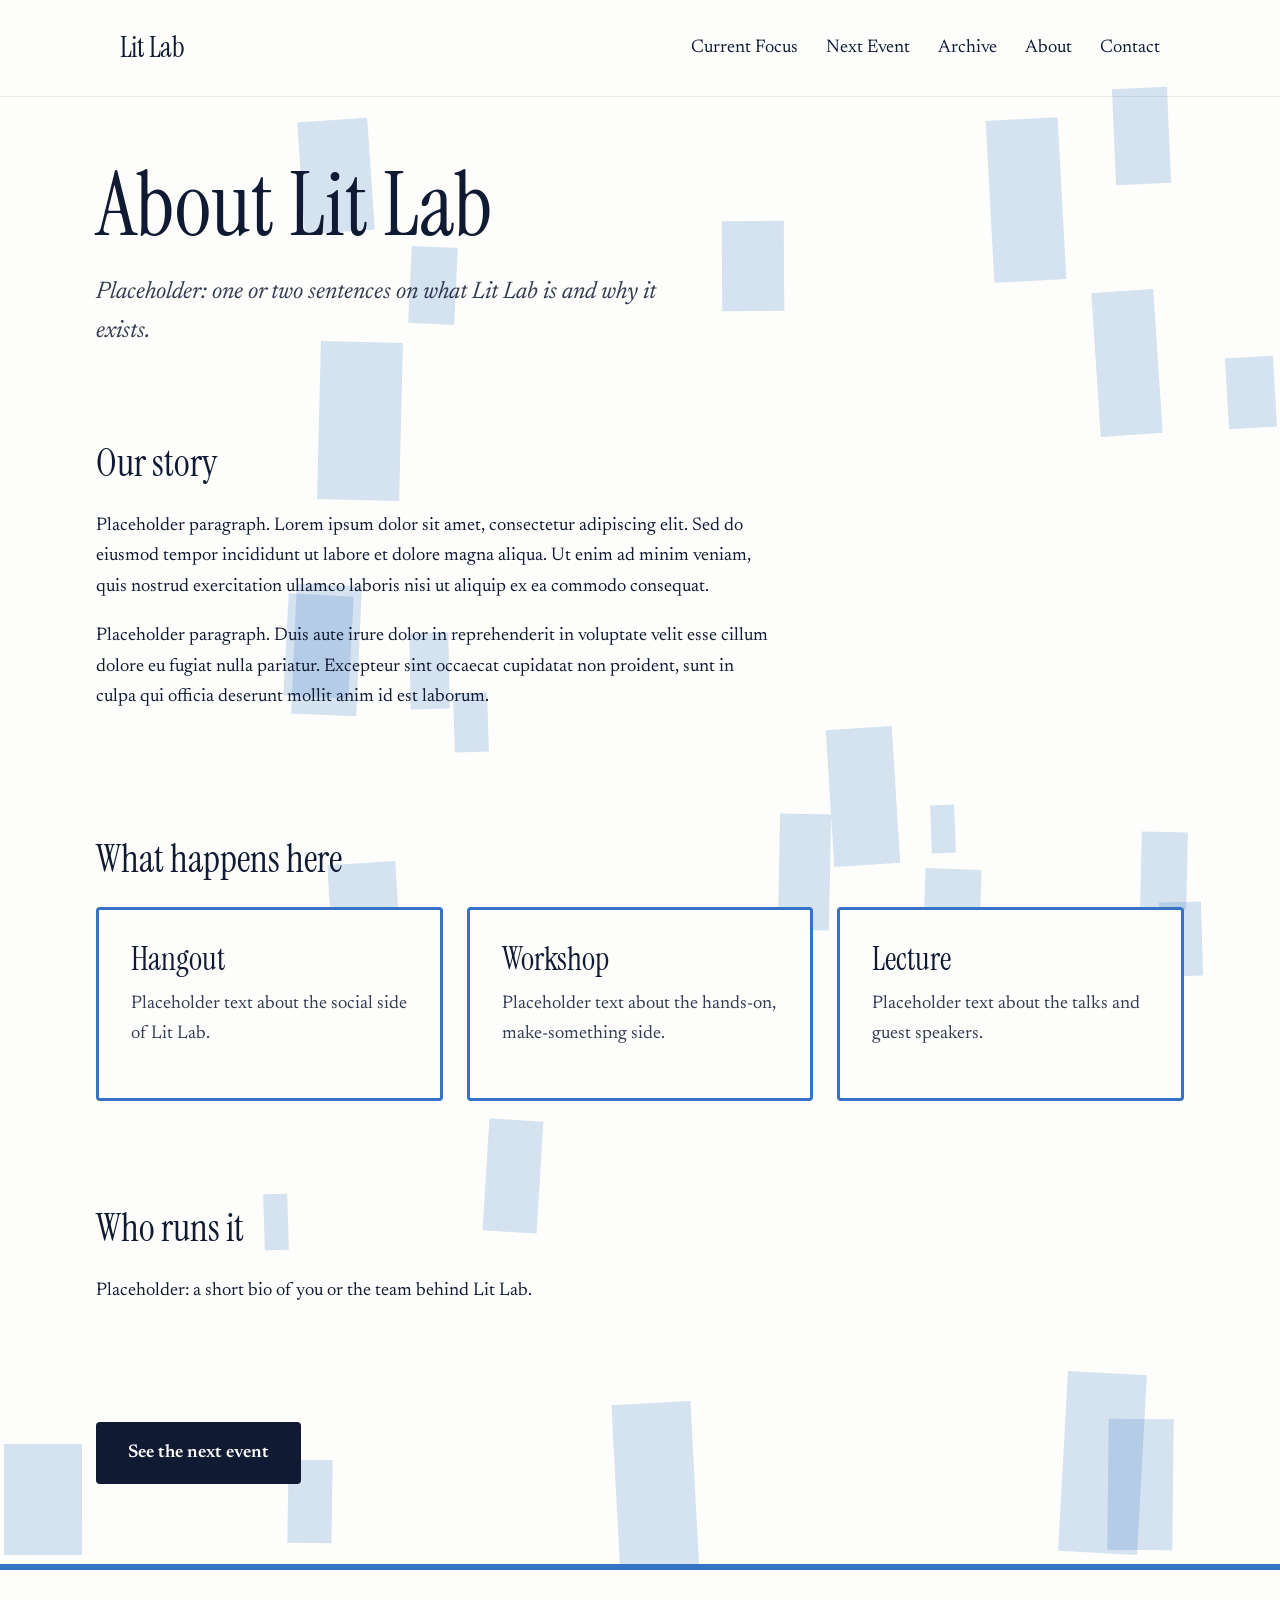
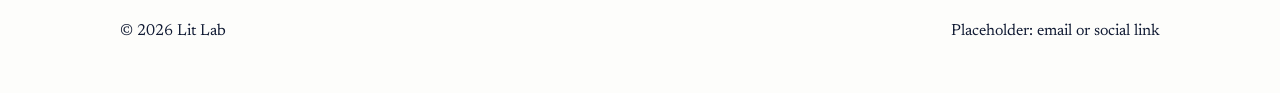
==== about.html @ 275c6745 "Rename about to about.html" ====
<!DOCTYPE html>
<html lang="en">
<head>
<meta charset="utf-8">
<meta name="viewport" content="width=device-width, initial-scale=1">
<title>About | Lit Lab</title>
<link rel="preconnect" href="https://fonts.googleapis.com">
<link rel="preconnect" href="https://fonts.gstatic.com" crossorigin>
<link href="https://fonts.googleapis.com/css2?family=Instrument+Serif:ital@0;1&family=Newsreader:ital,opsz,wght@0,6..72,400;0,6..72,600;1,6..72,400&display=swap" rel="stylesheet">
<link rel="stylesheet" href="styles.css">
</head>
<body>
<div id="tape-bg" aria-hidden="true"></div>

<header>
  <div class="wrap">
    <a class="wordmark" href="index.html">Lit Lab</a>
    <nav>
      <a href="index.html#focus">Current Focus</a>
      <a href="index.html#event">Next Event</a>
      <a href="index.html#archive">Archive</a>
      <a href="about.html">About</a>
      <a href="index.html#contact">Contact</a>
    </nav>
  </div>
</header>

<main>
  <section class="wrap page-title">
    <h1>About Lit Lab</h1>
    <p class="lede">Placeholder: one or two sentences on what Lit Lab is and why it exists.</p>
  </section>

  <section class="wrap about-section">
    <h2>Our story</h2>
    <div class="about-text">
      <p>Placeholder paragraph. Lorem ipsum dolor sit amet, consectetur adipiscing elit. Sed do eiusmod tempor incididunt ut labore et dolore magna aliqua. Ut enim ad minim veniam, quis nostrud exercitation ullamco laboris nisi ut aliquip ex ea commodo consequat.</p>
      <p>Placeholder paragraph. Duis aute irure dolor in reprehenderit in voluptate velit esse cillum dolore eu fugiat nulla pariatur. Excepteur sint occaecat cupidatat non proident, sunt in culpa qui officia deserunt mollit anim id est laborum.</p>
    </div>
  </section>

  <section class="wrap about-section">
    <h2>What happens here</h2>
    <div class="about-list">
      <div class="block">
        <h3>Hangout</h3>
        <p>Placeholder text about the social side of Lit Lab.</p>
      </div>
      <div class="block">
        <h3>Workshop</h3>
        <p>Placeholder text about the hands-on, make-something side.</p>
      </div>
      <div class="block">
        <h3>Lecture</h3>
        <p>Placeholder text about the talks and guest speakers.</p>
      </div>
    </div>
  </section>

  <section class="wrap about-section">
    <h2>Who runs it</h2>
    <div class="about-text">
      <p>Placeholder: a short bio of you or the team behind Lit Lab.</p>
    </div>
  </section>

  <section class="wrap about-cta">
    <a class="ticket-btn" href="index.html#event">See the next event</a>
  </section>
</main>

<footer>
  <div class="wrap">
    <span>&copy; 2026 Lit Lab</span>
    <span>Placeholder: email or social link</span>
  </div>
</footer>

<script src="tape.js"></script>
</body>
</html>
---- styles.css ----
:root {
    --paper: #fdfdfb;
    --ink: #101a33;
    --tape: #3573c4;
    --tape-light: #dbe7f6;
    --serif-display: "Instrument Serif", Georgia, serif;
    --serif-body: "Newsreader", Georgia, serif;
  }
  * { box-sizing: border-box; }
  html { scroll-behavior: smooth; }
  body {
    position: relative;
    overflow-x: hidden;
    margin: 0;
    background: var(--paper);
    color: var(--ink);
    font-family: var(--serif-body);
    font-size: 1.15rem;
    line-height: 1.65;
  }
  a { color: inherit; }
  a:focus-visible { outline: 3px solid var(--tape); outline-offset: 3px; }
  .wrap { max-width: 68rem; margin: 0 auto; padding: 0 1.5rem; }

  /* Scattered tape rectangles (generated by the script at the bottom) */
  #tape-bg { position: absolute; inset: 0; z-index: -1; pointer-events: none; overflow: hidden; }
  #tape-bg i { position: absolute; background: var(--tape); opacity: 0.2; }

  /* Header */
  header { border-bottom: 1px solid rgba(16, 26, 51, 0.08); }
  header .wrap { display: flex; justify-content: space-between; align-items: center; padding-top: 1.5rem; padding-bottom: 1.5rem; }
  .wordmark { font-family: var(--serif-display); font-size: 1.8rem; text-decoration: none; font-weight: 400; letter-spacing: -0.02em; }
  nav a { margin-left: 1.5rem; text-decoration: none; border-bottom: 2px solid transparent; transition: border-color 0.2s ease; }
  nav a:hover { border-bottom-color: var(--tape); }

  /* Hero */
  .hero { padding: 4rem 0 5rem; display: grid; grid-template-columns: 1fr 1.2fr; gap: 4rem; align-items: center; }
  .hero img { width: 100%; height: auto; display: block; }
  .hero h1 { font-family: var(--serif-display); font-weight: 400; font-size: clamp(2.8rem, 6vw, 4.8rem); line-height: 1.02; margin: 0 0 1.5rem; letter-spacing: -0.01em; }
  .hero p { margin: 0; max-width: 32rem; font-size: 1.35rem; color: rgba(16, 26, 51, 0.85); font-style: italic; }

  /* Current Focus Section (white, with blue accents) */
  .week { background: transparent; color: var(--ink); border-top: 6px solid var(--tape); padding: 5rem 0 6rem; }
  .week-label { display: inline-block; background: var(--tape); color: #fff; padding: 0.1rem 1rem; margin: 0 0 2rem; border-radius: 2px; text-transform: uppercase; font-size: 0.9rem; letter-spacing: 0.05em; font-weight: 600; font-family: sans-serif; }
  .week h2 { font-family: var(--serif-display); font-weight: 400; font-size: clamp(2.6rem, 6vw, 5rem); line-height: 1.05; margin: 0 0 0.5rem; max-width: 18ch; }
  .week .byline { font-style: italic; margin: 0 0 2.5rem; color: var(--tape); font-size: 1.1rem; }
  .week-body { display: grid; grid-template-columns: 1.4fr 1fr; gap: 4rem; }
  .week-body p { margin: 0 0 1.5rem; font-size: 1.25rem; }
  .week-body p:first-child::first-letter { font-family: var(--serif-display); float: left; font-size: 5rem; line-height: 0.8; padding: 0.35rem 0.6rem 0 0; }
  .week-body .read-link { display: inline-block; margin-top: 1rem; font-weight: 600; text-decoration: underline; text-underline-offset: 5px; text-decoration-thickness: 2px; text-decoration-color: var(--tape); }
  .week aside { background: var(--paper); color: var(--ink); border: 3px solid var(--tape); padding: 2rem; align-self: start; border-radius: 4px; }
  .week aside h3 { font-family: var(--serif-display); font-weight: 400; font-size: 1.8rem; margin: 0 0 1rem; border-bottom: 1px solid rgba(16, 26, 51, 0.1); padding-bottom: 0.5rem; }
  .week aside ul { margin: 0; padding-left: 1.2rem; }
  .week aside li { margin-bottom: 0.75rem; }

  /* More sections */
  .more { padding: 5rem 0; }
  .more h2 { font-family: var(--serif-display); font-weight: 400; font-size: 2.6rem; margin: 0 0 2.5rem; }
  .blocks { display: grid; grid-template-columns: repeat(3, 1fr); gap: 1.5rem; margin-bottom: 5rem; }
  .block { background: var(--paper); border: 3px solid var(--tape); padding: 2rem; min-height: 16rem; display: flex; flex-direction: column; border-radius: 4px; }
  .block:nth-child(2) { margin-top: 1.5rem; }
  .block:nth-child(3) { margin-top: 0.5rem; }
  .block h3 { font-family: var(--serif-display); font-weight: 400; font-size: 2rem; line-height: 1.1; margin: 0 0 0.75rem; }
  .block p { margin: 0 0 1rem; color: rgba(16, 26, 51, 0.85); }
  .block a { margin-top: auto; font-weight: 600; text-decoration-thickness: 2px; text-underline-offset: 4px; text-decoration-color: var(--tape); }

  /* Contact Form Section */
  .contact-section { background: #f4f4f0; padding: 5rem 0; border-radius: 4px; }
  .contact-grid { display: grid; grid-template-columns: 1fr 1.2fr; gap: 4rem; }
  .contact-info h2 { font-family: var(--serif-display); font-size: 2.8rem; font-weight: 400; margin: 0 0 1rem; }
  .contact-form-wrapper form { display: flex; flex-direction: column; gap: 1.25rem; }
  .form-group { display: flex; flex-direction: column; gap: 0.5rem; }
  .form-group label { font-size: 0.9rem; font-weight: 600; text-transform: uppercase; letter-spacing: 0.05em; color: rgba(16, 26, 51, 0.7); }
  .form-group input, .form-group textarea { background: var(--paper); border: 1px solid rgba(16, 26, 51, 0.15); padding: 0.75rem 1rem; font-family: var(--serif-body); font-size: 1.1rem; color: var(--ink); border-radius: 4px; transition: border-color 0.2s; }
  .form-group input:focus, .form-group textarea:focus { outline: none; border-color: var(--tape); box-shadow: 0 0 0 3px var(--tape-light); }
  .submit-btn { background: var(--ink); color: var(--paper); border: none; padding: 1rem 2rem; font-family: var(--serif-body); font-size: 1.1rem; font-weight: 600; cursor: pointer; border-radius: 4px; align-self: flex-start; transition: background 0.2s; }
  .submit-btn:hover { background: var(--tape); }


  /* Next Event */
  .event { padding: 5rem 0 1rem; }
  .event-label { display: inline-block; background: var(--tape); color: #fff; padding: 0.1rem 1rem; margin: 0 0 2rem; border-radius: 2px; text-transform: uppercase; font-size: 0.9rem; letter-spacing: 0.05em; font-weight: 600; font-family: sans-serif; }
  .event-grid { display: grid; grid-template-columns: 16rem 1fr; gap: 4rem; align-items: start; }
  .event-date { background: var(--tape); color: #fff; padding: 2rem 1.5rem; text-align: center; transform: rotate(-1.5deg); }
  .event-date .day { display: block; font-family: var(--serif-display); font-size: 6rem; line-height: 0.9; }
  .event-date .month { display: block; font-family: var(--serif-display); font-size: 2rem; text-transform: uppercase; letter-spacing: 0.06em; margin-top: 0.5rem; }
  .event-date .time { display: block; margin-top: 1rem; font-size: 1rem; border-top: 1px solid rgba(255,255,255,0.5); padding-top: 0.75rem; }
  .event h2 { font-family: var(--serif-display); font-weight: 400; font-size: clamp(2.2rem, 5vw, 3.6rem); line-height: 1.05; margin: 0 0 0.5rem; }
  .event .venue { font-style: italic; color: var(--tape); margin: 0 0 1.5rem; }
  .event p { margin: 0 0 1.5rem; max-width: 40rem; font-size: 1.25rem; }
  .ticket-btn { display: inline-block; background: var(--ink); color: var(--paper); text-decoration: none; padding: 1rem 2rem; font-weight: 600; border-radius: 4px; transition: background 0.2s; }
  .ticket-btn:hover { background: var(--tape); }

  /* About page */
  .page-title { padding: 4rem 0 2rem; }
  .page-title h1 { font-family: var(--serif-display); font-weight: 400; font-size: clamp(3rem, 7vw, 5.5rem); line-height: 1; margin: 0 0 1.5rem; }
  .page-title .lede { font-size: 1.5rem; font-style: italic; max-width: 38rem; margin: 0; color: rgba(16, 26, 51, 0.85); }
  .about-section { padding: 3rem 0; }
  .about-section h2 { font-family: var(--serif-display); font-weight: 400; font-size: 2.4rem; margin: 0 0 1rem; }
  .about-text { max-width: 42rem; }
  .about-text p { margin: 0 0 1.2rem; }
  .about-list { display: grid; grid-template-columns: repeat(3, 1fr); gap: 1.5rem; }
  .about-list .block { min-height: 0; }
  .about-list .block:nth-child(n) { margin-top: 0; }
  .about-cta { padding: 3rem 0 5rem; }

  footer { border-top: 6px solid var(--tape); padding: 3rem 0; font-size: 1rem; background: var(--paper); }
  footer .wrap { display: flex; justify-content: space-between; flex-wrap: wrap; gap: 1rem; }

  @media (max-width: 760px) {
    .event-grid, .about-list { grid-template-columns: 1fr; gap: 2rem; }
    .event-date { max-width: 14rem; }
    .hero, .week-body, .blocks, .contact-grid { grid-template-columns: 1fr; }
    .block:nth-child(n) { margin-top: 0; min-height: 0; }
    .hero { gap: 2rem; padding: 2rem 0 3rem; }
    .contact-grid { gap: 2rem; }
    nav a { margin-left: 1rem; }
    header .wrap { flex-direction: column; align-items: flex-start; gap: 0.5rem; }
    nav a:first-child { margin-left: 0; }
  }
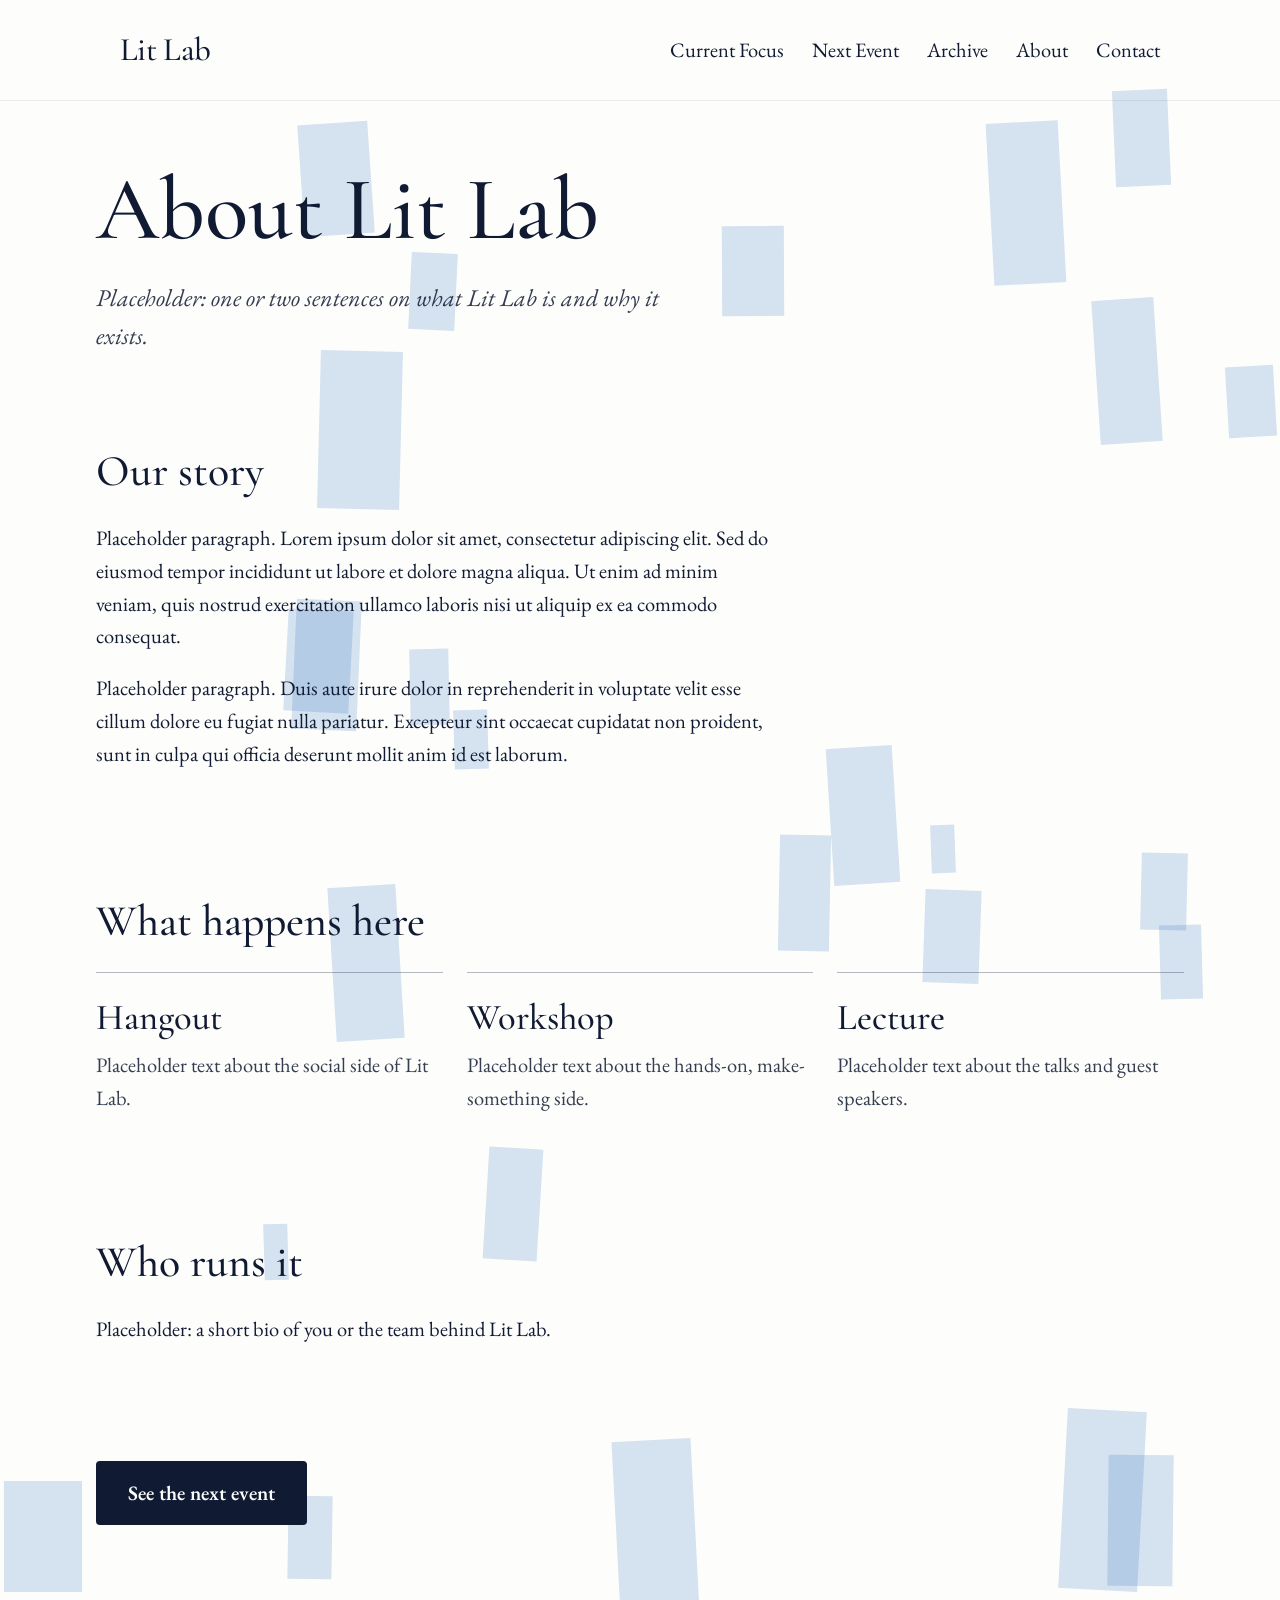
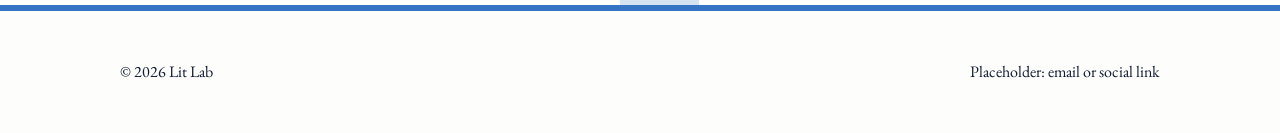
==== commit a48f228c: "Add files via upload" ====
--- a/about.html
+++ b/about.html
@@ -6,7 +6,7 @@
 <title>About | Lit Lab</title>
 <link rel="preconnect" href="https://fonts.googleapis.com">
 <link rel="preconnect" href="https://fonts.gstatic.com" crossorigin>
-<link href="https://fonts.googleapis.com/css2?family=Instrument+Serif:ital@0;1&family=Newsreader:ital,opsz,wght@0,6..72,400;0,6..72,600;1,6..72,400&display=swap" rel="stylesheet">
+<link href="https://fonts.googleapis.com/css2?family=Cormorant+Garamond:ital,wght@0,500;0,600;1,500&family=EB+Garamond:ital,wght@0,400;0,500;0,600;1,400&display=swap" rel="stylesheet">
 <link rel="stylesheet" href="styles.css">
 </head>
 <body>
--- a/styles.css
+++ b/styles.css
@@ -3,8 +3,8 @@
     --ink: #101a33;
     --tape: #3573c4;
     --tape-light: #dbe7f6;
-    --serif-display: "Instrument Serif", Georgia, serif;
-    --serif-body: "Newsreader", Georgia, serif;
+    --serif-display: "Cormorant Garamond", Georgia, serif;
+    --serif-body: "EB Garamond", Georgia, serif;
   }
   * { box-sizing: border-box; }
   html { scroll-behavior: smooth; }
@@ -15,8 +15,8 @@
     background: var(--paper);
     color: var(--ink);
     font-family: var(--serif-body);
-    font-size: 1.15rem;
-    line-height: 1.65;
+    font-size: 1.28rem;
+    line-height: 1.6;
   }
   a { color: inherit; }
   a:focus-visible { outline: 3px solid var(--tape); outline-offset: 3px; }
@@ -29,45 +29,45 @@
   /* Header */
   header { border-bottom: 1px solid rgba(16, 26, 51, 0.08); }
   header .wrap { display: flex; justify-content: space-between; align-items: center; padding-top: 1.5rem; padding-bottom: 1.5rem; }
-  .wordmark { font-family: var(--serif-display); font-size: 1.8rem; text-decoration: none; font-weight: 400; letter-spacing: -0.02em; }
+  .wordmark { font-family: var(--serif-display); font-size: 2.05rem; text-decoration: none; font-weight: 500; letter-spacing: -0.02em; }
   nav a { margin-left: 1.5rem; text-decoration: none; border-bottom: 2px solid transparent; transition: border-color 0.2s ease; }
   nav a:hover { border-bottom-color: var(--tape); }
 
   /* Hero */
   .hero { padding: 4rem 0 5rem; display: grid; grid-template-columns: 1fr 1.2fr; gap: 4rem; align-items: center; }
   .hero img { width: 100%; height: auto; display: block; }
-  .hero h1 { font-family: var(--serif-display); font-weight: 400; font-size: clamp(2.8rem, 6vw, 4.8rem); line-height: 1.02; margin: 0 0 1.5rem; letter-spacing: -0.01em; }
+  .hero h1 { font-family: var(--serif-display); font-weight: 500; font-size: clamp(3.19rem, 6vw, 5.47rem); line-height: 1.02; margin: 0 0 1.5rem; letter-spacing: -0.01em; }
   .hero p { margin: 0; max-width: 32rem; font-size: 1.35rem; color: rgba(16, 26, 51, 0.85); font-style: italic; }
 
   /* Current Focus Section (white, with blue accents) */
   .week { background: transparent; color: var(--ink); border-top: 6px solid var(--tape); padding: 5rem 0 6rem; }
-  .week-label { display: inline-block; background: var(--tape); color: #fff; padding: 0.1rem 1rem; margin: 0 0 2rem; border-radius: 2px; text-transform: uppercase; font-size: 0.9rem; letter-spacing: 0.05em; font-weight: 600; font-family: sans-serif; }
-  .week h2 { font-family: var(--serif-display); font-weight: 400; font-size: clamp(2.6rem, 6vw, 5rem); line-height: 1.05; margin: 0 0 0.5rem; max-width: 18ch; }
+  .week-label { display: inline-block; background: var(--tape); color: #fff; padding: 0.1rem 1rem; margin: 0 0 2rem; border-radius: 2px; text-transform: uppercase; font-size: 0.9rem; font-weight: 500; font-family: var(--serif-body); letter-spacing: 0.14em; }
+  .week h2 { font-family: var(--serif-display); font-weight: 500; font-size: clamp(2.96rem, 6vw, 5.7rem); line-height: 1.05; margin: 0 0 0.5rem; max-width: 18ch; }
   .week .byline { font-style: italic; margin: 0 0 2.5rem; color: var(--tape); font-size: 1.1rem; }
   .week-body { display: grid; grid-template-columns: 1.4fr 1fr; gap: 4rem; }
   .week-body p { margin: 0 0 1.5rem; font-size: 1.25rem; }
-  .week-body p:first-child::first-letter { font-family: var(--serif-display); float: left; font-size: 5rem; line-height: 0.8; padding: 0.35rem 0.6rem 0 0; }
+  .week-body p:first-child::first-letter { font-family: var(--serif-display); float: left; font-size: 5.7rem; line-height: 0.8; padding: 0.35rem 0.6rem 0 0; }
   .week-body .read-link { display: inline-block; margin-top: 1rem; font-weight: 600; text-decoration: underline; text-underline-offset: 5px; text-decoration-thickness: 2px; text-decoration-color: var(--tape); }
-  .week aside { background: var(--paper); color: var(--ink); border: 3px solid var(--tape); padding: 2rem; align-self: start; border-radius: 4px; }
-  .week aside h3 { font-family: var(--serif-display); font-weight: 400; font-size: 1.8rem; margin: 0 0 1rem; border-bottom: 1px solid rgba(16, 26, 51, 0.1); padding-bottom: 0.5rem; }
+  .week aside { background: transparent; color: var(--ink); border-top: 1px solid rgba(16, 26, 51, 0.3); padding: 1.5rem 0 0; align-self: start; }
+  .week aside h3 { font-family: var(--serif-display); font-weight: 500; font-size: 2.05rem; margin: 0 0 1rem; padding-bottom: 0; }
   .week aside ul { margin: 0; padding-left: 1.2rem; }
   .week aside li { margin-bottom: 0.75rem; }
 
   /* More sections */
   .more { padding: 5rem 0; }
-  .more h2 { font-family: var(--serif-display); font-weight: 400; font-size: 2.6rem; margin: 0 0 2.5rem; }
+  .more h2 { font-family: var(--serif-display); font-weight: 500; font-size: 2.96rem; margin: 0 0 2.5rem; }
   .blocks { display: grid; grid-template-columns: repeat(3, 1fr); gap: 1.5rem; margin-bottom: 5rem; }
-  .block { background: var(--paper); border: 3px solid var(--tape); padding: 2rem; min-height: 16rem; display: flex; flex-direction: column; border-radius: 4px; }
+  .block { background: transparent; border-top: 1px solid rgba(16, 26, 51, 0.3); padding: 1.5rem 0 0; min-height: 14rem; display: flex; flex-direction: column; }
   .block:nth-child(2) { margin-top: 1.5rem; }
   .block:nth-child(3) { margin-top: 0.5rem; }
-  .block h3 { font-family: var(--serif-display); font-weight: 400; font-size: 2rem; line-height: 1.1; margin: 0 0 0.75rem; }
+  .block h3 { font-family: var(--serif-display); font-weight: 500; font-size: 2.28rem; line-height: 1.1; margin: 0 0 0.75rem; }
   .block p { margin: 0 0 1rem; color: rgba(16, 26, 51, 0.85); }
   .block a { margin-top: auto; font-weight: 600; text-decoration-thickness: 2px; text-underline-offset: 4px; text-decoration-color: var(--tape); }
 
   /* Contact Form Section */
   .contact-section { background: #f4f4f0; padding: 5rem 0; border-radius: 4px; }
   .contact-grid { display: grid; grid-template-columns: 1fr 1.2fr; gap: 4rem; }
-  .contact-info h2 { font-family: var(--serif-display); font-size: 2.8rem; font-weight: 400; margin: 0 0 1rem; }
+  .contact-info h2 { font-family: var(--serif-display); font-size: 3.19rem; font-weight: 500; margin: 0 0 1rem; }
   .contact-form-wrapper form { display: flex; flex-direction: column; gap: 1.25rem; }
   .form-group { display: flex; flex-direction: column; gap: 0.5rem; }
   .form-group label { font-size: 0.9rem; font-weight: 600; text-transform: uppercase; letter-spacing: 0.05em; color: rgba(16, 26, 51, 0.7); }
@@ -79,13 +79,13 @@
 
   /* Next Event */
   .event { padding: 5rem 0 1rem; }
-  .event-label { display: inline-block; background: var(--tape); color: #fff; padding: 0.1rem 1rem; margin: 0 0 2rem; border-radius: 2px; text-transform: uppercase; font-size: 0.9rem; letter-spacing: 0.05em; font-weight: 600; font-family: sans-serif; }
+  .event-label { display: inline-block; background: var(--tape); color: #fff; padding: 0.1rem 1rem; margin: 0 0 2rem; border-radius: 2px; text-transform: uppercase; font-size: 0.9rem; font-weight: 500; font-family: var(--serif-body); letter-spacing: 0.14em; }
   .event-grid { display: grid; grid-template-columns: 16rem 1fr; gap: 4rem; align-items: start; }
   .event-date { background: var(--tape); color: #fff; padding: 2rem 1.5rem; text-align: center; transform: rotate(-1.5deg); }
-  .event-date .day { display: block; font-family: var(--serif-display); font-size: 6rem; line-height: 0.9; }
-  .event-date .month { display: block; font-family: var(--serif-display); font-size: 2rem; text-transform: uppercase; letter-spacing: 0.06em; margin-top: 0.5rem; }
+  .event-date .day { display: block; font-family: var(--serif-display); font-size: 6.84rem; line-height: 0.9; }
+  .event-date .month { display: block; font-family: var(--serif-display); font-size: 2.28rem; text-transform: uppercase; letter-spacing: 0.06em; margin-top: 0.5rem; }
   .event-date .time { display: block; margin-top: 1rem; font-size: 1rem; border-top: 1px solid rgba(255,255,255,0.5); padding-top: 0.75rem; }
-  .event h2 { font-family: var(--serif-display); font-weight: 400; font-size: clamp(2.2rem, 5vw, 3.6rem); line-height: 1.05; margin: 0 0 0.5rem; }
+  .event h2 { font-family: var(--serif-display); font-weight: 500; font-size: clamp(2.51rem, 5vw, 4.1rem); line-height: 1.05; margin: 0 0 0.5rem; }
   .event .venue { font-style: italic; color: var(--tape); margin: 0 0 1.5rem; }
   .event p { margin: 0 0 1.5rem; max-width: 40rem; font-size: 1.25rem; }
   .ticket-btn { display: inline-block; background: var(--ink); color: var(--paper); text-decoration: none; padding: 1rem 2rem; font-weight: 600; border-radius: 4px; transition: background 0.2s; }
@@ -93,10 +93,10 @@
 
   /* About page */
   .page-title { padding: 4rem 0 2rem; }
-  .page-title h1 { font-family: var(--serif-display); font-weight: 400; font-size: clamp(3rem, 7vw, 5.5rem); line-height: 1; margin: 0 0 1.5rem; }
+  .page-title h1 { font-family: var(--serif-display); font-weight: 500; font-size: clamp(3.42rem, 7vw, 6.27rem); line-height: 1; margin: 0 0 1.5rem; }
   .page-title .lede { font-size: 1.5rem; font-style: italic; max-width: 38rem; margin: 0; color: rgba(16, 26, 51, 0.85); }
   .about-section { padding: 3rem 0; }
-  .about-section h2 { font-family: var(--serif-display); font-weight: 400; font-size: 2.4rem; margin: 0 0 1rem; }
+  .about-section h2 { font-family: var(--serif-display); font-weight: 500; font-size: 2.74rem; margin: 0 0 1rem; }
   .about-text { max-width: 42rem; }
   .about-text p { margin: 0 0 1.2rem; }
   .about-list { display: grid; grid-template-columns: repeat(3, 1fr); gap: 1.5rem; }
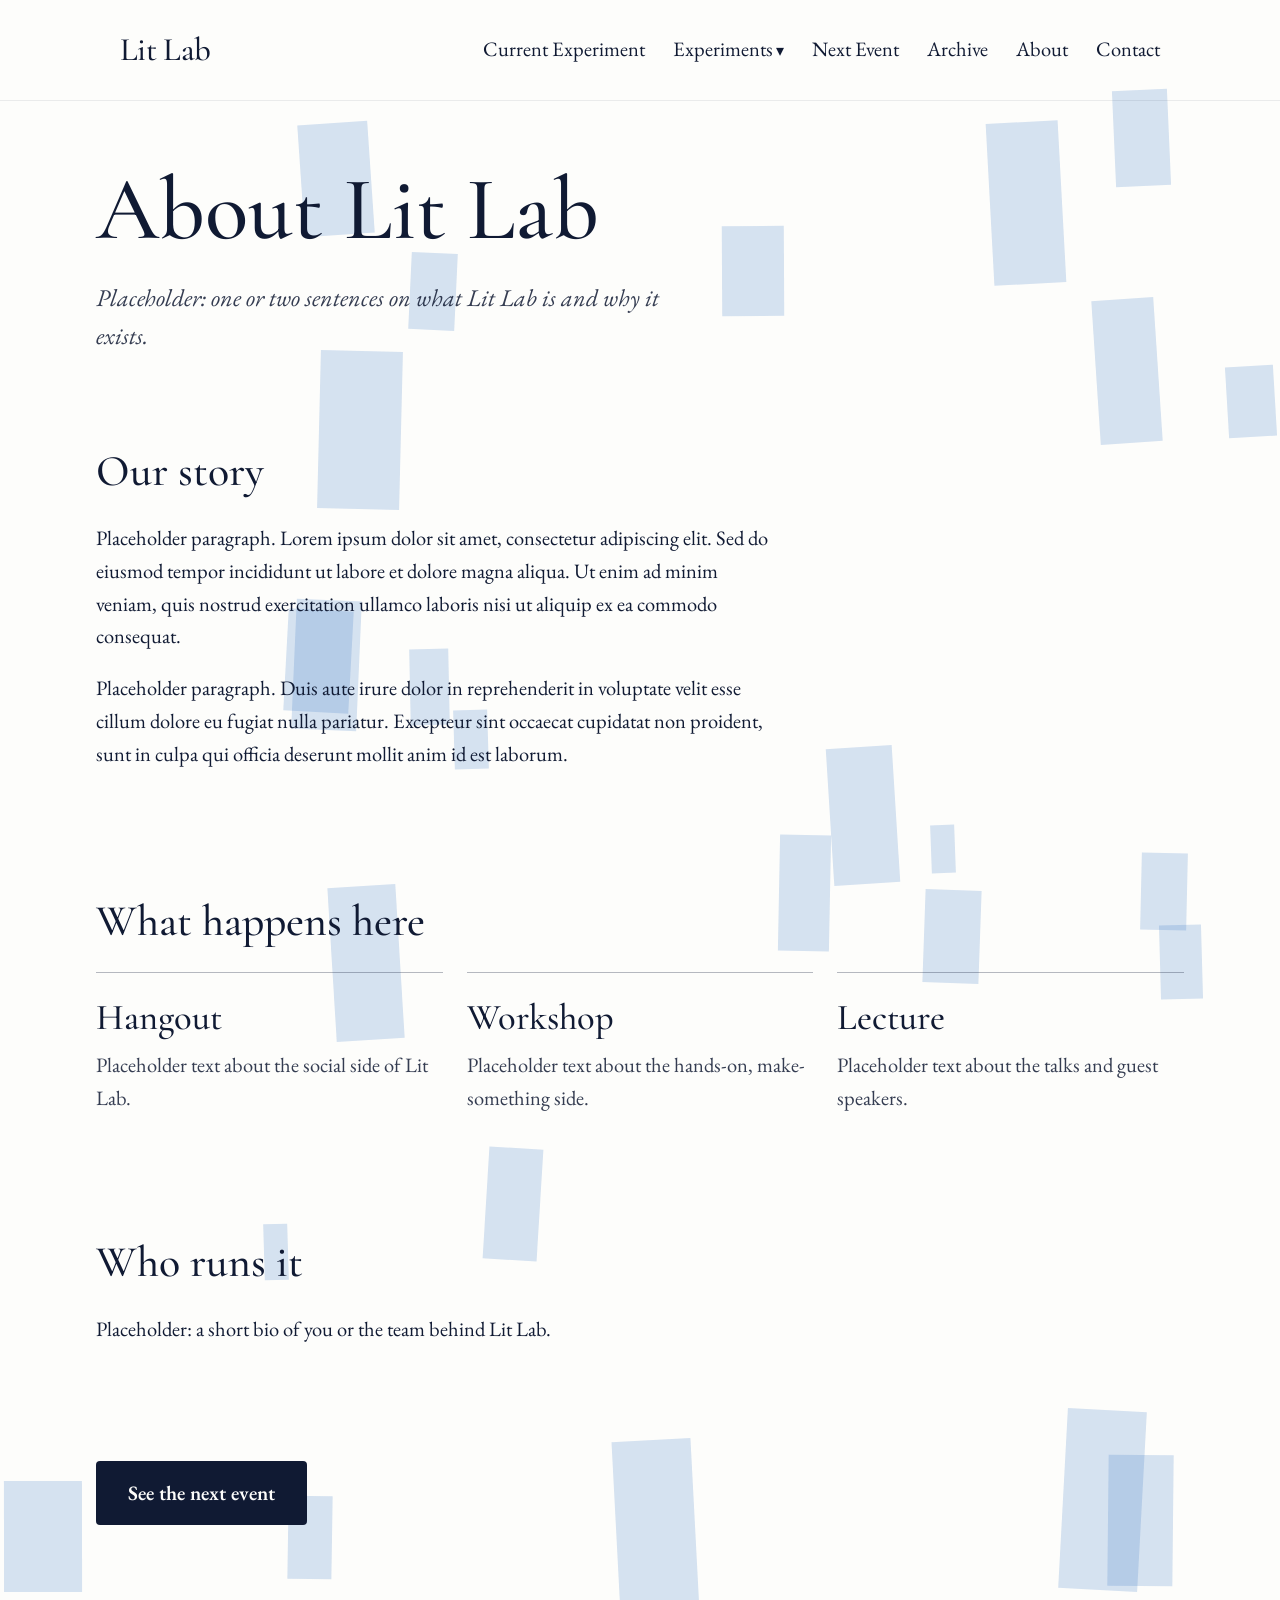
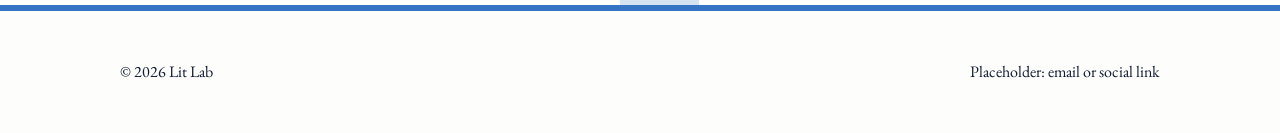
==== commit c172a6d4: "Add files via upload" ====
--- a/about.html
+++ b/about.html
@@ -16,7 +16,14 @@
   <div class="wrap">
     <a class="wordmark" href="index.html">Lit Lab</a>
     <nav>
-      <a href="index.html#focus">Current Focus</a>
+      <a href="index.html#experiment">Current Experiment</a>
+      <div class="dropdown">
+        <button class="dropdown-toggle" type="button" aria-haspopup="true" aria-expanded="false">Experiments</button>
+        <div class="dropdown-menu">
+          <a href="experiment-1.html">Experiment 1: Endings</a>
+          <!-- Add each new experiment page here as another link -->
+        </div>
+      </div>
       <a href="index.html#event">Next Event</a>
       <a href="index.html#archive">Archive</a>
       <a href="about.html">About</a>
--- a/styles.css
+++ b/styles.css
@@ -40,7 +40,7 @@
   .hero p { margin: 0; max-width: 32rem; font-size: 1.35rem; color: rgba(16, 26, 51, 0.85); font-style: italic; }
 
   /* Current Focus Section (white, with blue accents) */
-  .week { background: transparent; color: var(--ink); border-top: 6px solid var(--tape); padding: 5rem 0 6rem; }
+  .week { background: transparent; color: var(--ink); padding: 5rem 0 6rem; }
   .week-label { display: inline-block; background: var(--tape); color: #fff; padding: 0.1rem 1rem; margin: 0 0 2rem; border-radius: 2px; text-transform: uppercase; font-size: 0.9rem; font-weight: 500; font-family: var(--serif-body); letter-spacing: 0.14em; }
   .week h2 { font-family: var(--serif-display); font-weight: 500; font-size: clamp(2.96rem, 6vw, 5.7rem); line-height: 1.05; margin: 0 0 0.5rem; max-width: 18ch; }
   .week .byline { font-style: italic; margin: 0 0 2.5rem; color: var(--tape); font-size: 1.1rem; }
@@ -58,8 +58,6 @@
   .more h2 { font-family: var(--serif-display); font-weight: 500; font-size: 2.96rem; margin: 0 0 2.5rem; }
   .blocks { display: grid; grid-template-columns: repeat(3, 1fr); gap: 1.5rem; margin-bottom: 5rem; }
   .block { background: transparent; border-top: 1px solid rgba(16, 26, 51, 0.3); padding: 1.5rem 0 0; min-height: 14rem; display: flex; flex-direction: column; }
-  .block:nth-child(2) { margin-top: 1.5rem; }
-  .block:nth-child(3) { margin-top: 0.5rem; }
   .block h3 { font-family: var(--serif-display); font-weight: 500; font-size: 2.28rem; line-height: 1.1; margin: 0 0 0.75rem; }
   .block p { margin: 0 0 1rem; color: rgba(16, 26, 51, 0.85); }
   .block a { margin-top: auto; font-weight: 600; text-decoration-thickness: 2px; text-underline-offset: 4px; text-decoration-color: var(--tape); }
@@ -104,10 +102,48 @@
   .about-list .block:nth-child(n) { margin-top: 0; }
   .about-cta { padding: 3rem 0 5rem; }
 
+  /* Nav dropdown */
+  .dropdown { position: relative; display: inline-block; margin-left: 1.5rem; z-index: 20; }
+  .dropdown-toggle { font: inherit; color: inherit; background: none; border: 0; border-bottom: 2px solid transparent; padding: 0; cursor: pointer; transition: border-color 0.2s ease; }
+  .dropdown-toggle::after { content: " \25BE"; font-size: 0.8em; }
+  .dropdown-toggle:hover, .dropdown.open .dropdown-toggle { border-bottom-color: var(--tape); }
+  .dropdown-toggle:focus-visible { outline: 3px solid var(--tape); outline-offset: 3px; }
+  .dropdown-menu { display: none; position: absolute; top: 100%; left: 0; min-width: 17rem; padding: 0.75rem 0 0.5rem; }
+  .dropdown-menu::before { content: ""; position: absolute; inset: 0.4rem 0 0 0; background: var(--paper); border: 1px solid rgba(16, 26, 51, 0.2); z-index: -1; }
+  .dropdown:hover .dropdown-menu, .dropdown:focus-within .dropdown-menu, .dropdown.open .dropdown-menu { display: block; }
+  nav .dropdown-menu a { display: block; margin: 0; padding: 0.5rem 1.25rem; border-bottom: 0; }
+  nav .dropdown-menu a:hover { color: var(--tape); }
+
+  /* Experiment pages */
+  .exp-header { padding: 4rem 0 2rem; }
+  .exp-label { display: inline-block; background: var(--tape); color: #fff; padding: 0.1rem 1rem; margin: 0 0 1.5rem; border-radius: 2px; text-transform: uppercase; font-size: 0.9rem; font-weight: 500; letter-spacing: 0.14em; }
+  .exp-header h1 { font-family: var(--serif-display); font-weight: 500; font-size: clamp(3.4rem, 9vw, 7rem); line-height: 0.95; margin: 0 0 1rem; }
+  .exp-header .lede { font-size: 1.5rem; font-style: italic; margin: 0; color: var(--tape); }
+  .exp-section { padding: 3.5rem 0; }
+  .exp-section > h2 { font-family: var(--serif-display); font-weight: 500; font-size: 2.8rem; margin: 0 0 1.75rem; }
+
+  .prompts { list-style: none; counter-reset: prompt; margin: 0; padding: 0; }
+  .prompts li { counter-increment: prompt; display: grid; grid-template-columns: 4.5rem 1fr; align-items: baseline; gap: 1rem; padding: 1.75rem 0; border-top: 1px solid rgba(16, 26, 51, 0.3); font-family: var(--serif-display); font-weight: 500; font-size: clamp(1.9rem, 3.8vw, 2.9rem); line-height: 1.15; }
+  .prompts li:last-child { border-bottom: 1px solid rgba(16, 26, 51, 0.3); }
+  .prompts li::before { content: counter(prompt); color: var(--tape); font-size: 0.7em; }
+
+  .fieldnote { display: grid; grid-template-columns: 14rem 1fr; gap: 3rem; padding: 2.5rem 0; border-top: 1px solid rgba(16, 26, 51, 0.3); }
+  .fieldnote-meta { display: flex; flex-direction: column; gap: 0.25rem; }
+  .fieldnote-date { font-family: var(--serif-display); font-weight: 500; font-size: 1.9rem; line-height: 1.1; }
+  .fieldnote-loc { font-style: italic; color: var(--tape); }
+  .fieldnote-body { max-width: 42rem; }
+  .fieldnote-body h3 { font-family: var(--serif-display); font-weight: 500; font-size: 2.1rem; line-height: 1.1; margin: 0 0 1rem; }
+  .fieldnote-body p { margin: 0 0 1.2rem; }
+
   footer { border-top: 6px solid var(--tape); padding: 3rem 0; font-size: 1rem; background: var(--paper); }
   footer .wrap { display: flex; justify-content: space-between; flex-wrap: wrap; gap: 1rem; }
 
   @media (max-width: 760px) {
+    .fieldnote { grid-template-columns: 1fr; gap: 1rem; }
+    .prompts li { grid-template-columns: 2.5rem 1fr; }
+    nav { display: flex; flex-wrap: wrap; gap: 0.4rem 1rem; }
+    nav a, .dropdown { margin-left: 0; }
+    nav a:first-child { margin-left: 0; }
     .event-grid, .about-list { grid-template-columns: 1fr; gap: 2rem; }
     .event-date { max-width: 14rem; }
     .hero, .week-body, .blocks, .contact-grid { grid-template-columns: 1fr; }
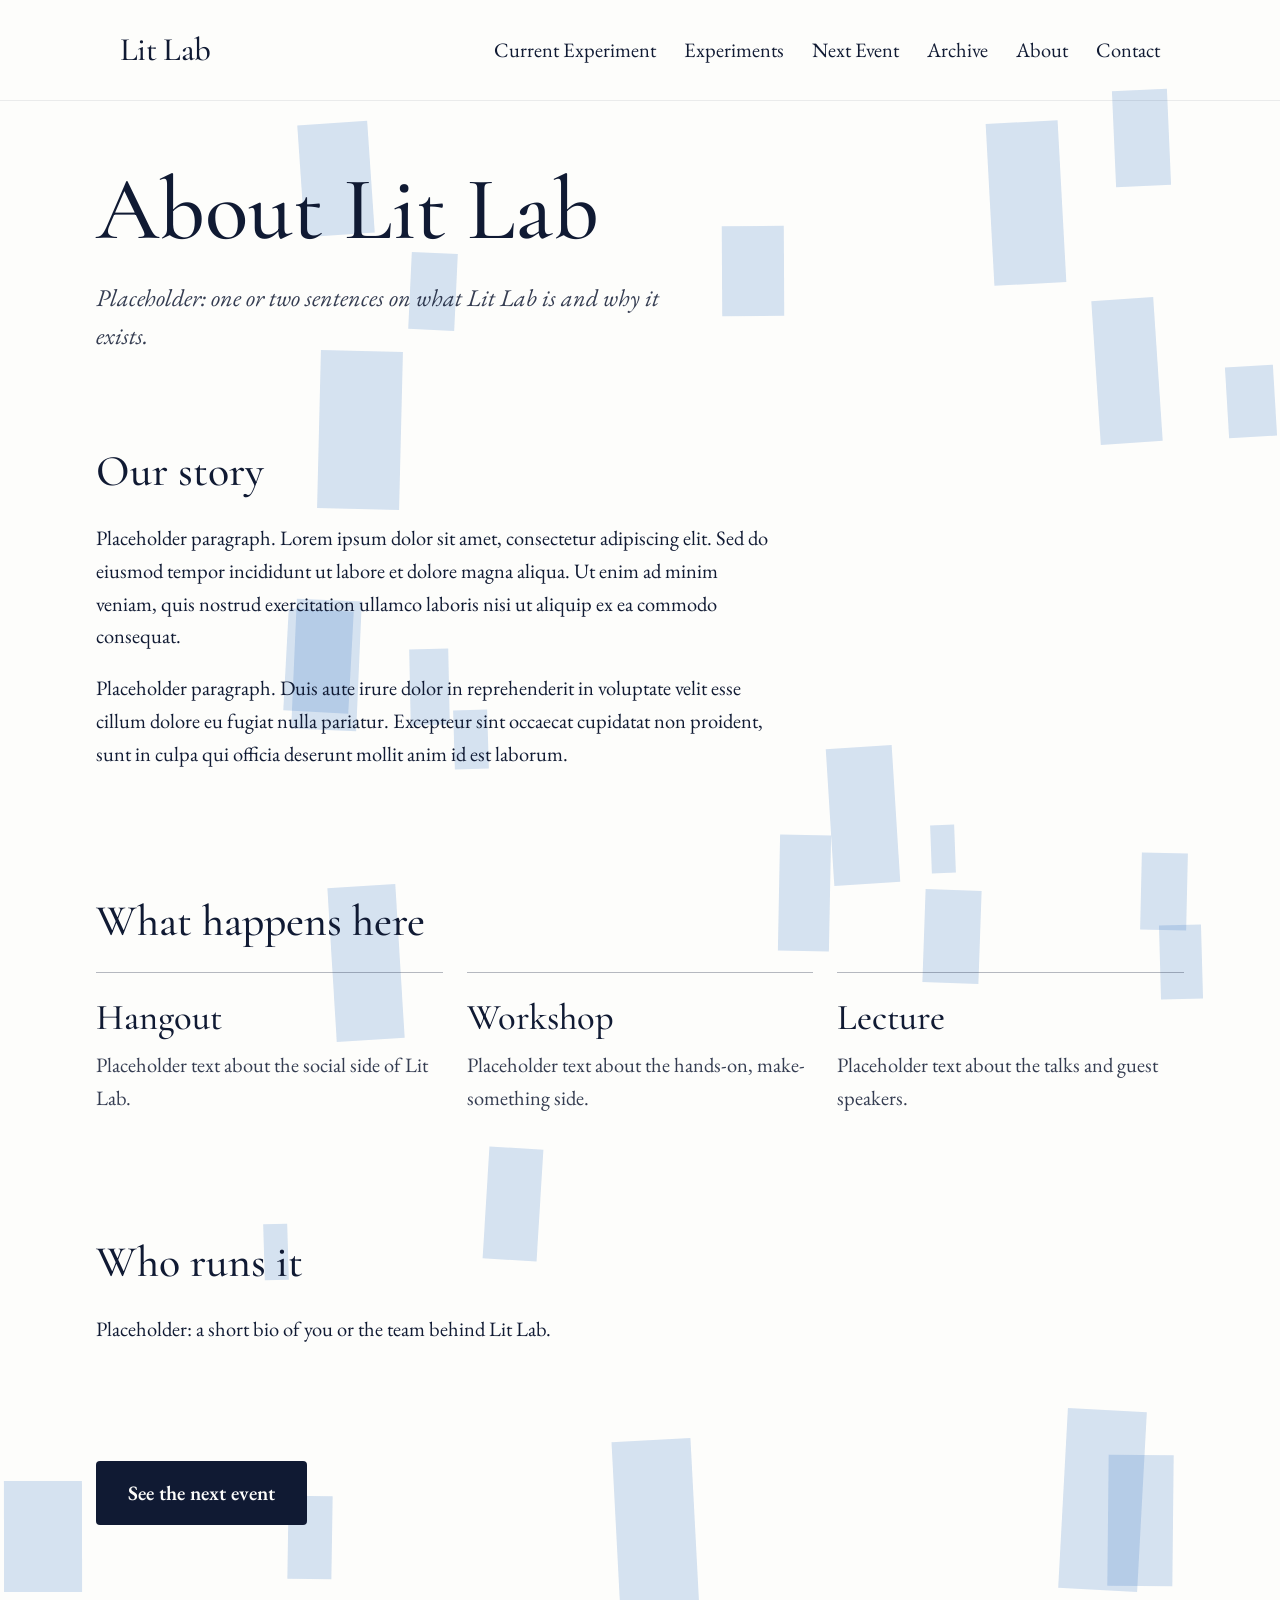
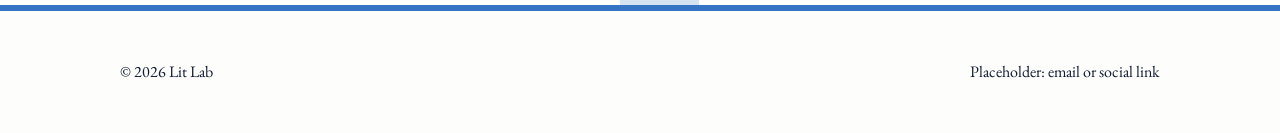
==== commit 9b08ba0d: "Add files via upload" ====
--- a/about.html
+++ b/about.html
@@ -17,13 +17,7 @@
     <a class="wordmark" href="index.html">Lit Lab</a>
     <nav>
       <a href="index.html#experiment">Current Experiment</a>
-      <div class="dropdown">
-        <button class="dropdown-toggle" type="button" aria-haspopup="true" aria-expanded="false">Experiments</button>
-        <div class="dropdown-menu">
-          <a href="experiment-1.html">Experiment 1: Endings</a>
-          <!-- Add each new experiment page here as another link -->
-        </div>
-      </div>
+      <a href="experiments.html">Experiments</a>
       <a href="index.html#event">Next Event</a>
       <a href="index.html#archive">Archive</a>
       <a href="about.html">About</a>
--- a/styles.css
+++ b/styles.css
@@ -102,47 +102,97 @@
   .about-list .block:nth-child(n) { margin-top: 0; }
   .about-cta { padding: 3rem 0 5rem; }
 
-  /* Nav dropdown */
-  .dropdown { position: relative; display: inline-block; margin-left: 1.5rem; z-index: 20; }
-  .dropdown-toggle { font: inherit; color: inherit; background: none; border: 0; border-bottom: 2px solid transparent; padding: 0; cursor: pointer; transition: border-color 0.2s ease; }
-  .dropdown-toggle::after { content: " \25BE"; font-size: 0.8em; }
-  .dropdown-toggle:hover, .dropdown.open .dropdown-toggle { border-bottom-color: var(--tape); }
-  .dropdown-toggle:focus-visible { outline: 3px solid var(--tape); outline-offset: 3px; }
-  .dropdown-menu { display: none; position: absolute; top: 100%; left: 0; min-width: 17rem; padding: 0.75rem 0 0.5rem; }
-  .dropdown-menu::before { content: ""; position: absolute; inset: 0.4rem 0 0 0; background: var(--paper); border: 1px solid rgba(16, 26, 51, 0.2); z-index: -1; }
-  .dropdown:hover .dropdown-menu, .dropdown:focus-within .dropdown-menu, .dropdown.open .dropdown-menu { display: block; }
-  nav .dropdown-menu a { display: block; margin: 0; padding: 0.5rem 1.25rem; border-bottom: 0; }
-  nav .dropdown-menu a:hover { color: var(--tape); }
-
-  /* Experiment pages */
-  .exp-header { padding: 4rem 0 2rem; }
-  .exp-label { display: inline-block; background: var(--tape); color: #fff; padding: 0.1rem 1rem; margin: 0 0 1.5rem; border-radius: 2px; text-transform: uppercase; font-size: 0.9rem; font-weight: 500; letter-spacing: 0.14em; }
-  .exp-header h1 { font-family: var(--serif-display); font-weight: 500; font-size: clamp(3.4rem, 9vw, 7rem); line-height: 0.95; margin: 0 0 1rem; }
-  .exp-header .lede { font-size: 1.5rem; font-style: italic; margin: 0; color: var(--tape); }
-  .exp-section { padding: 3.5rem 0; }
-  .exp-section > h2 { font-family: var(--serif-display); font-weight: 500; font-size: 2.8rem; margin: 0 0 1.75rem; }
-
-  .prompts { list-style: none; counter-reset: prompt; margin: 0; padding: 0; }
-  .prompts li { counter-increment: prompt; display: grid; grid-template-columns: 4.5rem 1fr; align-items: baseline; gap: 1rem; padding: 1.75rem 0; border-top: 1px solid rgba(16, 26, 51, 0.3); font-family: var(--serif-display); font-weight: 500; font-size: clamp(1.9rem, 3.8vw, 2.9rem); line-height: 1.15; }
-  .prompts li:last-child { border-bottom: 1px solid rgba(16, 26, 51, 0.3); }
-  .prompts li::before { content: counter(prompt); color: var(--tape); font-size: 0.7em; }
-
-  .fieldnote { display: grid; grid-template-columns: 14rem 1fr; gap: 3rem; padding: 2.5rem 0; border-top: 1px solid rgba(16, 26, 51, 0.3); }
-  .fieldnote-meta { display: flex; flex-direction: column; gap: 0.25rem; }
-  .fieldnote-date { font-family: var(--serif-display); font-weight: 500; font-size: 1.9rem; line-height: 1.1; }
+  /* ===== Experiment pages ===== */
+  .exp-hero { position: relative; padding: 3rem 0 2.5rem; }
+  .exp-ghost { position: absolute; right: 0; top: -1rem; z-index: 0; font-family: var(--serif-display); font-weight: 600; font-variant-numeric: lining-nums; font-size: clamp(9rem, 26vw, 22rem); line-height: 1; color: transparent; -webkit-text-stroke: 2px var(--tape); opacity: 0.55; user-select: none; }
+  .exp-hero > *:not(.exp-ghost) { position: relative; z-index: 1; }
+  .crumbs { margin: 0 0 1.5rem; font-size: 0.95rem; letter-spacing: 0.14em; text-transform: uppercase; }
+  .crumbs a { text-decoration: none; color: var(--tape); }
+  .crumbs a:hover { text-decoration: underline; }
+  .exp-hero h1 { font-family: var(--serif-display); font-weight: 500; font-size: clamp(4.5rem, 15vw, 11rem); line-height: 0.88; letter-spacing: -0.02em; margin: 0 0 1.25rem; }
+  .exp-hero .lede { font-size: 1.6rem; font-style: italic; margin: 0 0 1.5rem; }
+  .tags { display: flex; flex-wrap: wrap; gap: 0.5rem; margin-bottom: 1rem; }
+  .exp-hero .tags { margin-bottom: 0; }
+  .tag { border: 1px solid var(--ink); border-radius: 999px; padding: 0.05rem 0.9rem; font-size: 0.95rem; background: var(--paper); }
+
+  .exp-meta { display: grid; grid-template-columns: repeat(4, 1fr); margin: 0; border-top: 2px solid var(--ink); border-bottom: 1px solid rgba(16, 26, 51, 0.3); background: var(--paper); }
+  .exp-meta > div { padding: 1.25rem 1.25rem 1.25rem 0; }
+  .exp-meta > div + div { padding-left: 1.25rem; border-left: 1px solid rgba(16, 26, 51, 0.2); }
+  .exp-meta dt { font-size: 0.8rem; letter-spacing: 0.14em; text-transform: uppercase; color: var(--tape); margin: 0 0 0.25rem; }
+  .exp-meta dd { margin: 0; font-family: var(--serif-display); font-weight: 500; font-size: 1.7rem; line-height: 1.15; }
+
+  .exp-layout { display: grid; grid-template-columns: 13rem 1fr; gap: 4rem; padding-top: 3rem; padding-bottom: 3rem; }
+  .exp-toc { position: sticky; top: 2rem; align-self: start; display: flex; flex-direction: column; gap: 0.25rem; }
+  .toc-title { margin: 0 0 0.75rem; font-size: 0.8rem; letter-spacing: 0.14em; text-transform: uppercase; color: rgba(16, 26, 51, 0.6); }
+  .exp-toc a { display: flex; gap: 0.75rem; align-items: baseline; text-decoration: none; padding: 0.4rem 0 0.4rem 0.9rem; border-left: 2px solid rgba(16, 26, 51, 0.15); transition: border-color 0.2s, color 0.2s; }
+  .exp-toc a span { font-family: var(--serif-display); font-variant-numeric: lining-nums; font-weight: 600; color: var(--tape); }
+  .exp-toc a:hover, .exp-toc a.active { border-left-color: var(--tape); color: var(--tape); }
+  .exp-toc a.active { font-weight: 600; }
+
+  .exp-section { padding: 0 0 5rem; scroll-margin-top: 2rem; }
+  .exp-section > h2 { font-family: var(--serif-display); font-weight: 500; font-size: 3.2rem; line-height: 1; margin: 0 0 1.75rem; }
+  .pull { margin: 2.5rem 0 0; padding: 0 0 0 1.5rem; border-left: 10px solid var(--tape); font-family: var(--serif-display); font-style: italic; font-weight: 500; font-size: clamp(2rem, 4vw, 3rem); line-height: 1.1; max-width: 30rem; }
+
+  .prompt-grid { list-style: none; margin: 0; padding: 0; display: grid; grid-template-columns: repeat(6, 1fr); gap: 1rem; }
+  .prompt-card { grid-column: span 2; display: flex; flex-direction: column; justify-content: space-between; gap: 2rem; min-height: 14rem; padding: 1.75rem; background: var(--paper); border: 1px solid rgba(16, 26, 51, 0.35); transition: transform 0.25s ease, border-color 0.25s ease; }
+  .prompt-card:hover { transform: translateY(-4px) rotate(-0.4deg); border-color: var(--tape); }
+  .prompt-card:nth-child(1) { grid-column: span 4; background: var(--ink); color: var(--paper); border-color: var(--ink); }
+  .prompt-card:nth-child(6), .prompt-card:nth-child(7) { grid-column: span 3; }
+  .prompt-num { font-family: var(--serif-display); font-variant-numeric: lining-nums; font-weight: 600; font-size: 1.6rem; color: var(--tape); }
+  .prompt-card:nth-child(1) .prompt-num { color: #8fb4e6; }
+  .prompt-card p { margin: 0; font-family: var(--serif-display); font-weight: 500; font-size: clamp(1.7rem, 2.6vw, 2.2rem); line-height: 1.15; }
+  .prompt-card:nth-child(1) p { font-size: clamp(2.1rem, 3.6vw, 3.1rem); }
+
+  .fieldnote { display: grid; grid-template-columns: 11rem 1fr; gap: 2.5rem; padding-bottom: 3.5rem; }
+  .fieldnote-meta { display: flex; flex-direction: column; gap: 0.35rem; }
+  .fieldnote:first-child .fieldnote-meta::before { content: "Latest"; align-self: flex-start; background: var(--tape); color: #fff; font-size: 0.75rem; letter-spacing: 0.14em; text-transform: uppercase; padding: 0 0.6rem; margin-bottom: 0.4rem; }
+  .fieldnote-date { font-family: var(--serif-display); font-weight: 500; font-size: 1.9rem; line-height: 1.05; }
   .fieldnote-loc { font-style: italic; color: var(--tape); }
-  .fieldnote-body { max-width: 42rem; }
-  .fieldnote-body h3 { font-family: var(--serif-display); font-weight: 500; font-size: 2.1rem; line-height: 1.1; margin: 0 0 1rem; }
+  .fieldnote-body { position: relative; border-left: 1px solid rgba(16, 26, 51, 0.35); padding-left: 2.5rem; max-width: 44rem; }
+  .fieldnote-body::before { content: ""; position: absolute; left: -7px; top: 0.35rem; width: 13px; height: 22px; background: var(--tape); transform: rotate(-4deg); }
+  .fieldnote-body h3 { font-family: var(--serif-display); font-weight: 500; font-size: 2.3rem; line-height: 1.1; margin: 0 0 1rem; }
   .fieldnote-body p { margin: 0 0 1.2rem; }
+  .fieldnote-body .tags { margin-bottom: 0.75rem; }
+  .fieldnote-body .tag { font-size: 0.85rem; padding: 0 0.7rem; }
+
+  .exp-next { border-top: 2px solid var(--ink); padding-top: 1.5rem; background: var(--paper); }
+  .next-title { font-family: var(--serif-display); font-weight: 500; font-size: 2.4rem; line-height: 1.1; margin: 0 0 1.25rem; }
+
+  .reveal { opacity: 0; transform: translateY(16px); transition: opacity 0.6s ease, transform 0.6s ease; }
+  .reveal.in { opacity: 1; transform: none; }
+  @media (prefers-reduced-motion: reduce) { .reveal { opacity: 1; transform: none; transition: none; } }
+
+  /* Experiments index */
+  .exp-index { list-style: none; margin: 0 0 5rem; padding: 0; border-top: 2px solid var(--ink); }
+  .exp-index li { border-bottom: 1px solid rgba(16, 26, 51, 0.3); background: var(--paper); }
+  .exp-index a, .exp-index li.soon { display: grid; grid-template-columns: 6rem 1fr auto; gap: 1.5rem; align-items: center; padding: 2rem 0.5rem; text-decoration: none; }
+  .exp-index a:hover .idx-text strong { color: var(--tape); }
+  .idx-num { font-family: var(--serif-display); font-variant-numeric: lining-nums; font-weight: 500; font-size: 4rem; line-height: 1; color: var(--tape); }
+  .idx-text strong { display: block; font-family: var(--serif-display); font-weight: 500; font-size: 2.6rem; line-height: 1.05; transition: color 0.2s; }
+  .idx-text em { color: rgba(16, 26, 51, 0.8); }
+  .idx-status { font-size: 0.9rem; letter-spacing: 0.14em; text-transform: uppercase; }
+  .exp-index li.soon { opacity: 0.55; }
 
   footer { border-top: 6px solid var(--tape); padding: 3rem 0; font-size: 1rem; background: var(--paper); }
   footer .wrap { display: flex; justify-content: space-between; flex-wrap: wrap; gap: 1rem; }
 
   @media (max-width: 760px) {
+    nav { display: flex; flex-wrap: wrap; gap: 0.4rem 1rem; }
+    nav a { margin-left: 0; }
+    .exp-layout { grid-template-columns: 1fr; gap: 2rem; }
+    .exp-toc { position: static; flex-direction: row; flex-wrap: wrap; gap: 0.5rem 1rem; }
+    .exp-toc .toc-title { display: none; }
+    .exp-toc a { border-left: 0; padding-left: 0; }
+    .exp-meta { grid-template-columns: 1fr 1fr; }
+    .exp-meta > div:nth-child(odd) { padding-left: 0; border-left: 0; }
+    .exp-meta > div:nth-child(n+3) { border-top: 1px solid rgba(16, 26, 51, 0.2); }
+    .prompt-grid { grid-template-columns: 1fr; }
+    .prompt-card:nth-child(n) { grid-column: auto; min-height: 0; }
     .fieldnote { grid-template-columns: 1fr; gap: 1rem; }
-    .prompts li { grid-template-columns: 2.5rem 1fr; }
-    nav { display: flex; flex-wrap: wrap; gap: 0.4rem 1rem; }
-    nav a, .dropdown { margin-left: 0; }
+    .fieldnote-body { padding-left: 1.5rem; }
+    .exp-index a, .exp-index li.soon { grid-template-columns: 3.5rem 1fr; }
+    .idx-status { grid-column: 2; }
+    .exp-ghost { opacity: 0.35; }
     nav a:first-child { margin-left: 0; }
     .event-grid, .about-list { grid-template-columns: 1fr; gap: 2rem; }
     .event-date { max-width: 14rem; }
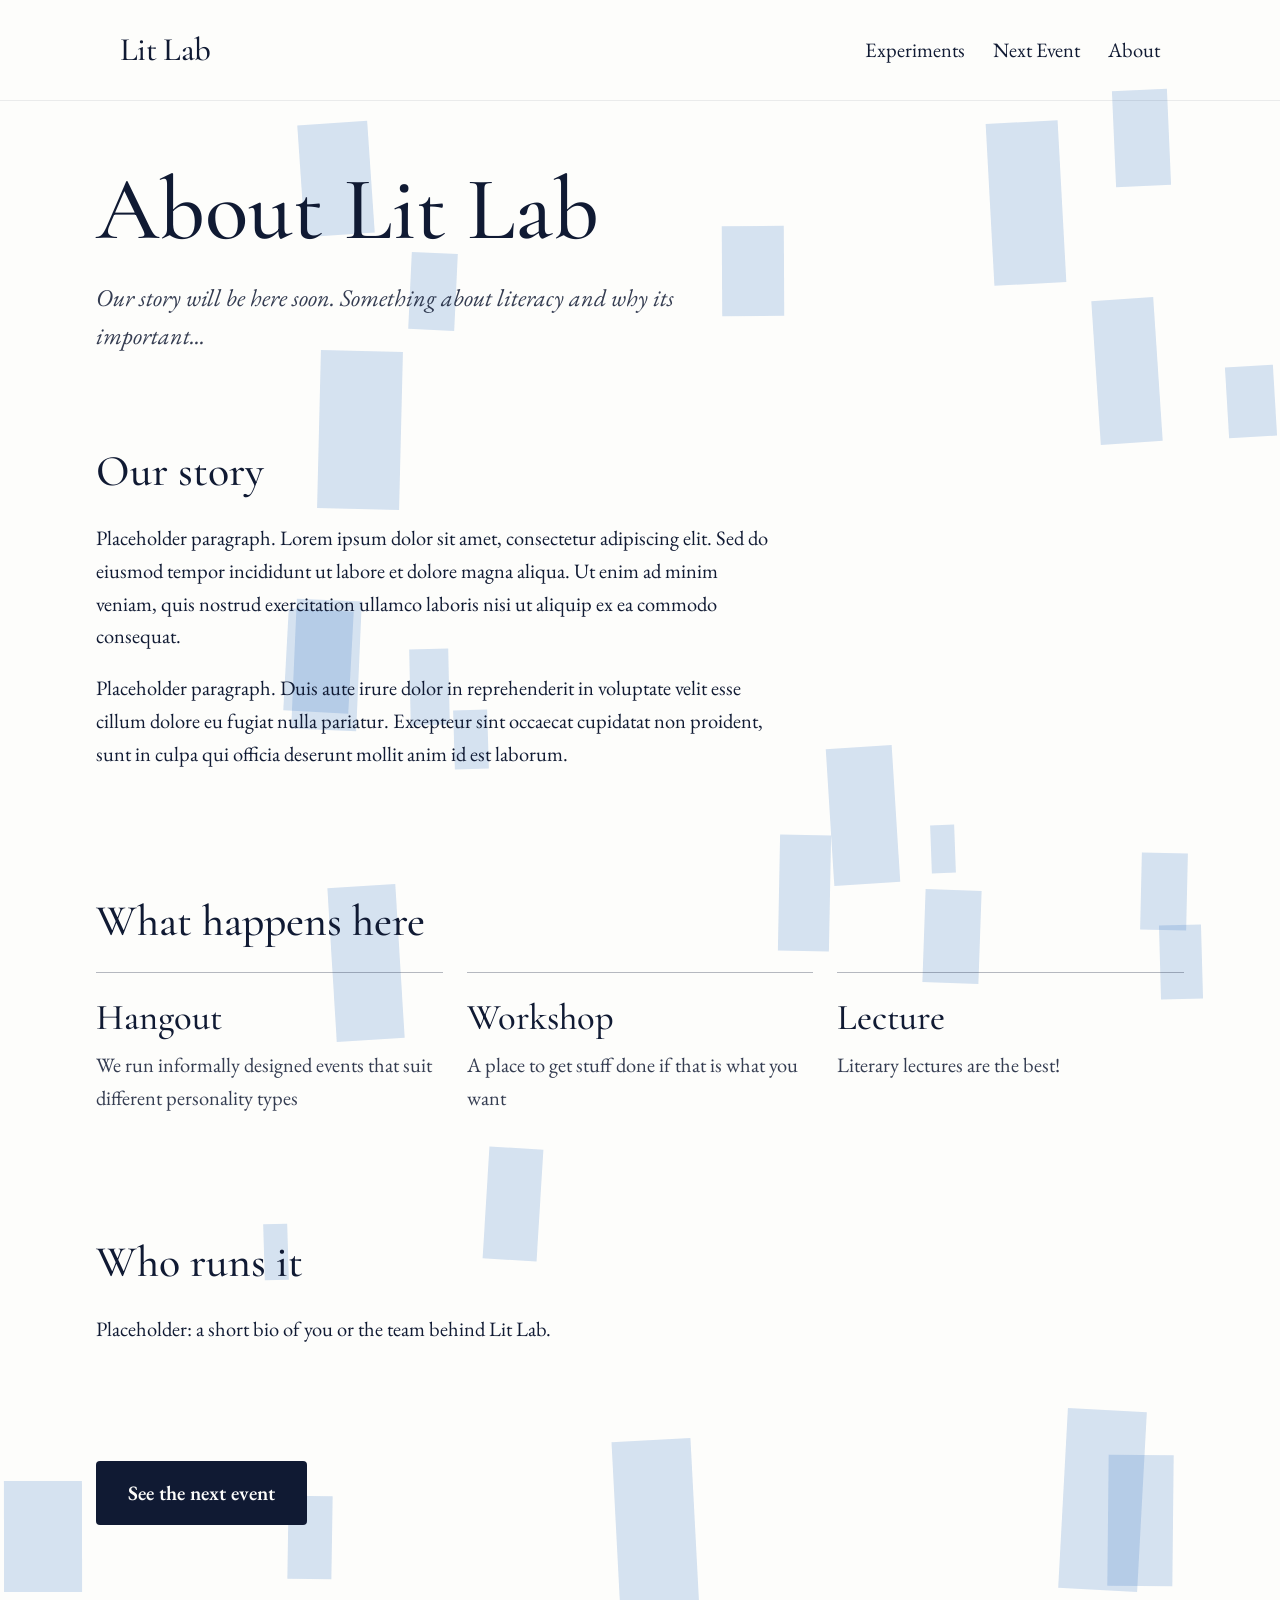
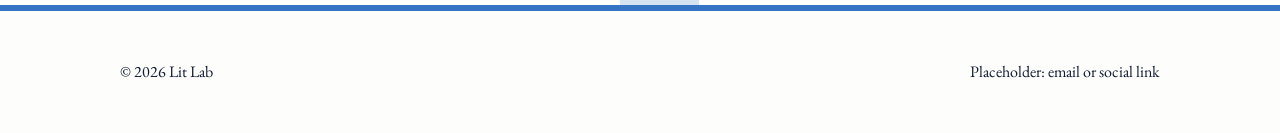
==== commit 26d9b3fb: "Revise content in about.html for clarity and detail Updated placeholder text to provide more specifi" ====
--- a/about.html
+++ b/about.html
@@ -16,12 +16,9 @@
   <div class="wrap">
     <a class="wordmark" href="index.html">Lit Lab</a>
     <nav>
-      <a href="index.html#experiment">Current Experiment</a>
       <a href="experiments.html">Experiments</a>
       <a href="index.html#event">Next Event</a>
-      <a href="index.html#archive">Archive</a>
       <a href="about.html">About</a>
-      <a href="index.html#contact">Contact</a>
     </nav>
   </div>
 </header>
@@ -29,7 +26,7 @@
 <main>
   <section class="wrap page-title">
     <h1>About Lit Lab</h1>
-    <p class="lede">Placeholder: one or two sentences on what Lit Lab is and why it exists.</p>
+    <p class="lede">Our story will be here soon. Something about literacy and why its important...</p>
   </section>
 
   <section class="wrap about-section">
@@ -45,15 +42,15 @@
     <div class="about-list">
       <div class="block">
         <h3>Hangout</h3>
-        <p>Placeholder text about the social side of Lit Lab.</p>
+        <p>We run informally designed events that suit different personality types</p>
       </div>
       <div class="block">
         <h3>Workshop</h3>
-        <p>Placeholder text about the hands-on, make-something side.</p>
+        <p>A place to get stuff done if that is what you want</p>
       </div>
       <div class="block">
         <h3>Lecture</h3>
-        <p>Placeholder text about the talks and guest speakers.</p>
+        <p>Literary lectures are the best!</p>
       </div>
     </div>
   </section>
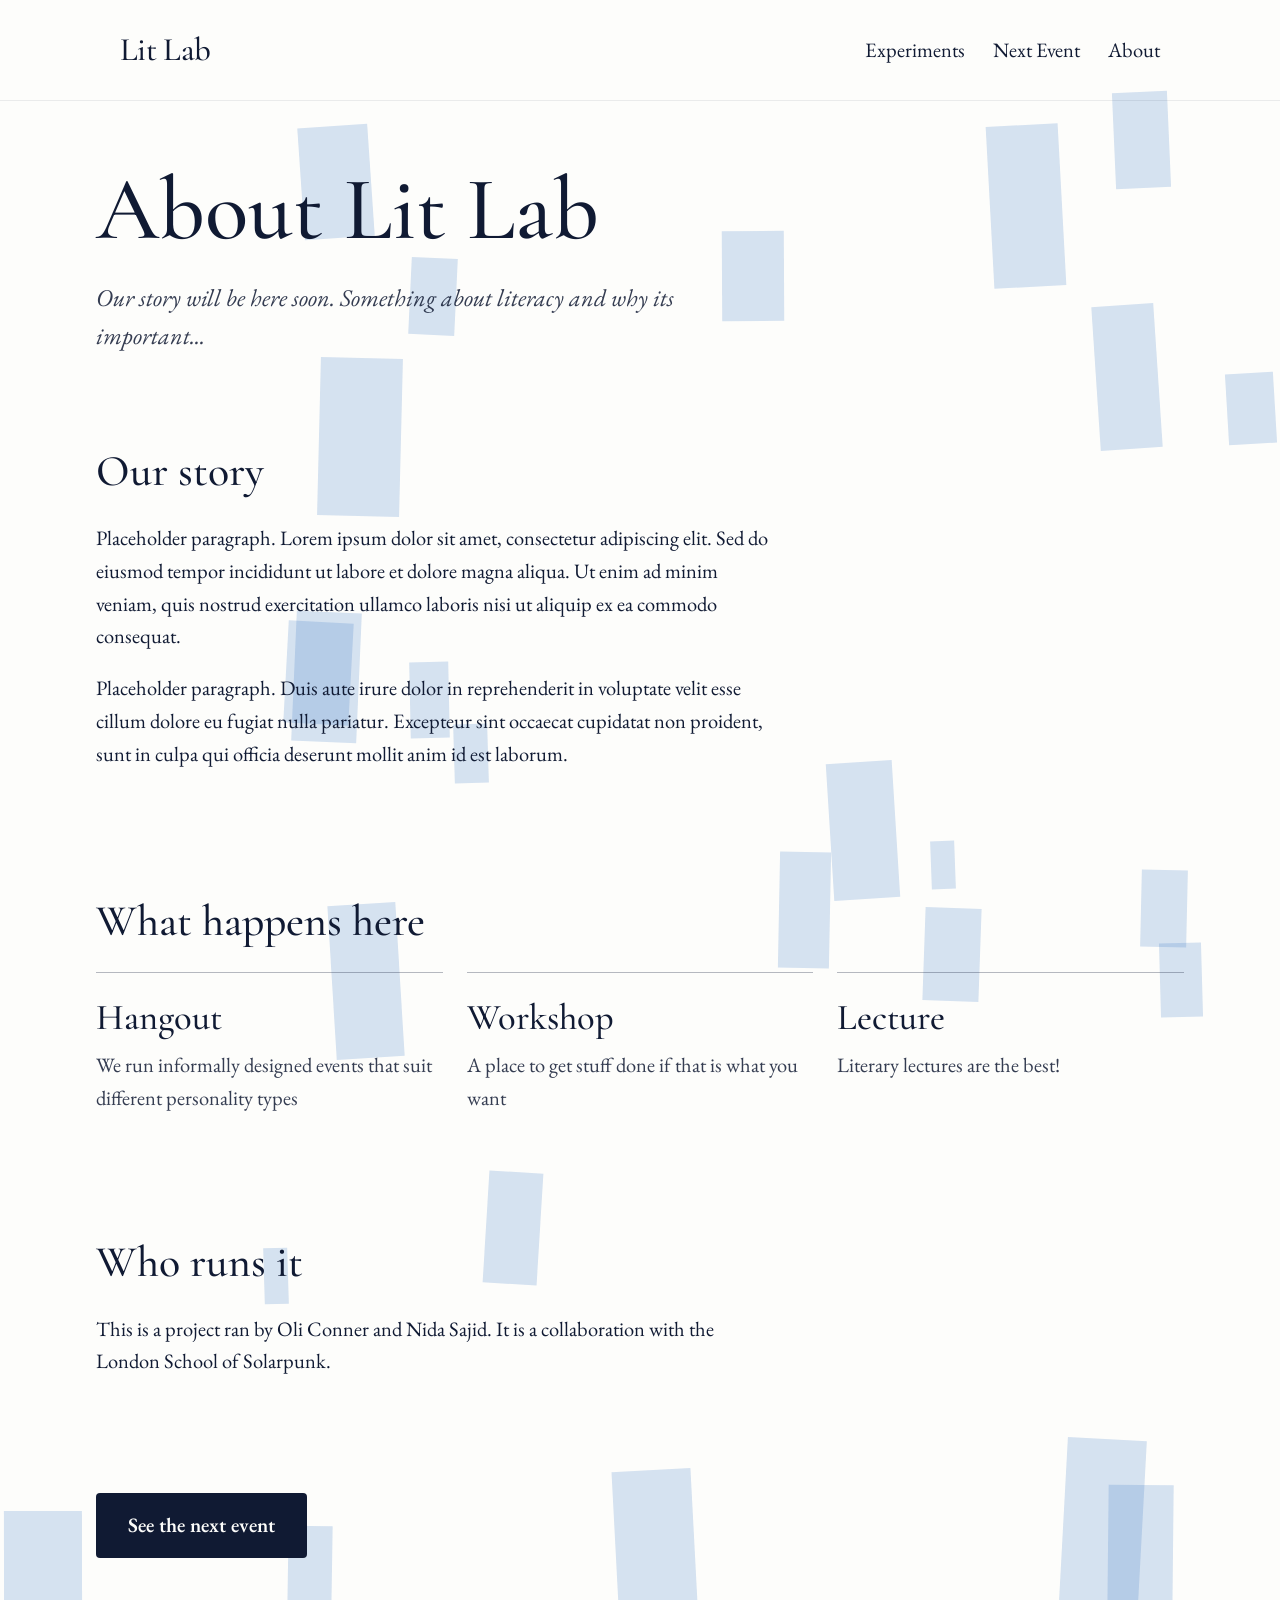
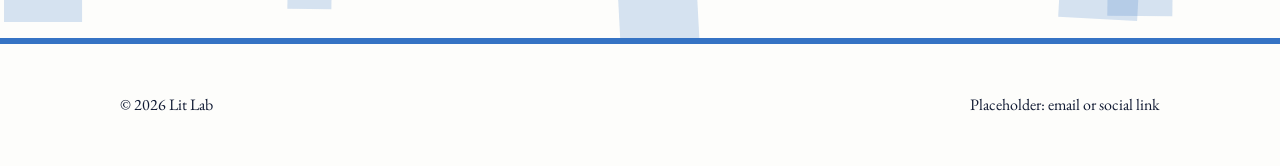
==== commit c96c24ce: "Update team bio in about.html" ====
--- a/about.html
+++ b/about.html
@@ -58,7 +58,7 @@
   <section class="wrap about-section">
     <h2>Who runs it</h2>
     <div class="about-text">
-      <p>Placeholder: a short bio of you or the team behind Lit Lab.</p>
+      <p>This is a project ran by Oli Conner and Nida Sajid. It is a collaboration with the London School of Solarpunk.</p>
     </div>
   </section>
 
